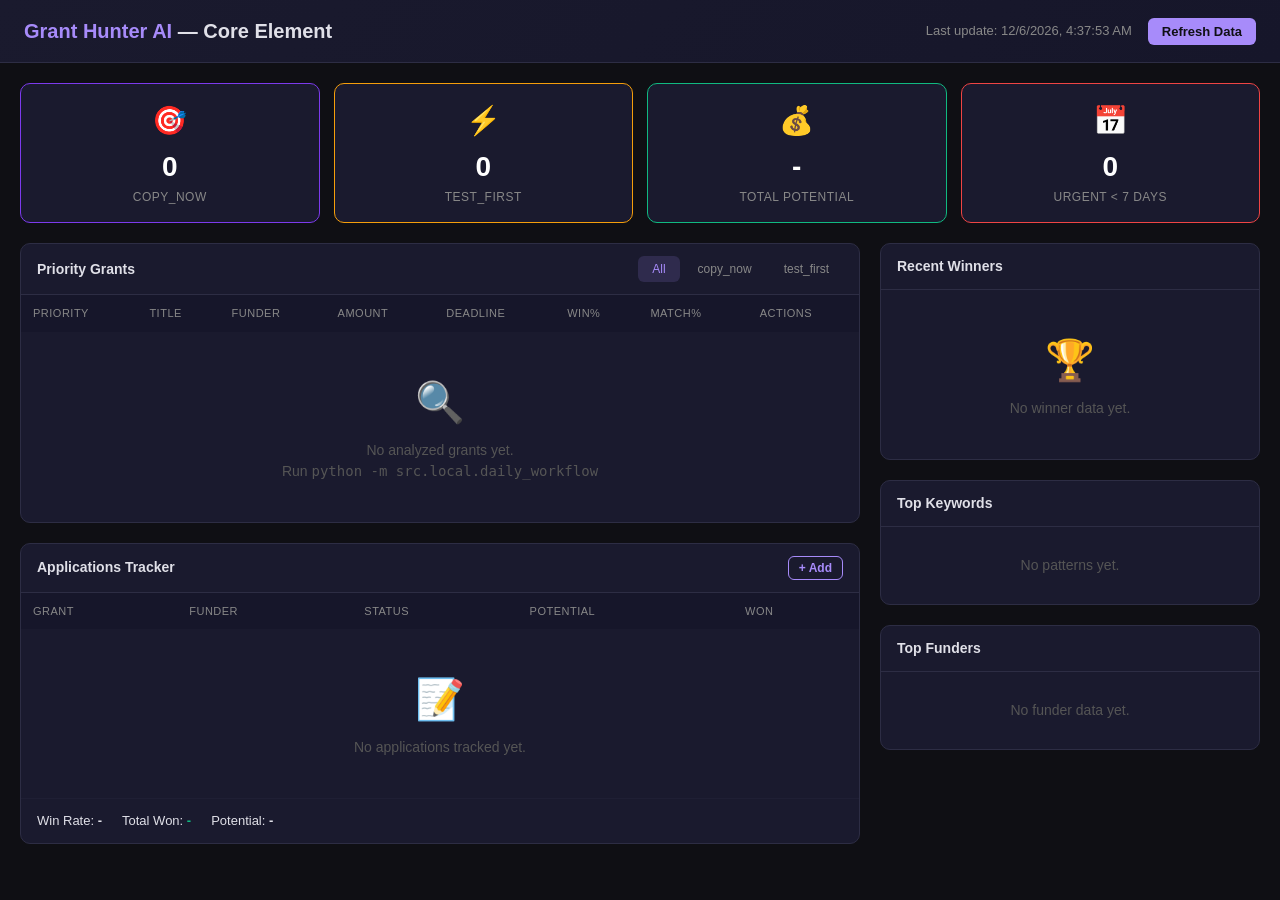
==== dashboard/index.html @ 832df3f4 "feat: complete project restructure per final spec - Add src/local/llm_cascade.py — centralised LLM c" ====
<!DOCTYPE html>
<html lang="en">
<head>
<meta charset="UTF-8">
<meta name="viewport" content="width=device-width, initial-scale=1.0">
<title>Grant Hunter AI - Core Element</title>
<style>
/* ===== RESET & BASE ===== */
*, *::before, *::after { box-sizing: border-box; margin: 0; padding: 0; }
body {
  font-family: -apple-system, BlinkMacSystemFont, 'Segoe UI', Roboto, sans-serif;
  background: #0f0f14;
  color: #e0e0e8;
  line-height: 1.5;
  min-height: 100vh;
}
a { color: #a78bfa; text-decoration: none; }
a:hover { color: #c4b5fd; text-decoration: underline; }

/* ===== HEADER ===== */
.header {
  background: linear-gradient(135deg, #1a1a2e 0%, #16162a 100%);
  border-bottom: 1px solid #2d2d44;
  padding: 16px 24px;
  display: flex;
  justify-content: space-between;
  align-items: center;
}
.header h1 { font-size: 20px; font-weight: 600; }
.header h1 span { color: #a78bfa; }
.header-meta { font-size: 13px; color: #888; display: flex; gap: 16px; align-items: center; }
.btn {
  background: #a78bfa;
  color: #0f0f14;
  border: none;
  padding: 6px 14px;
  border-radius: 6px;
  font-size: 13px;
  font-weight: 600;
  cursor: pointer;
  transition: background .15s;
}
.btn:hover { background: #c4b5fd; }
.btn-sm { padding: 4px 10px; font-size: 12px; }
.btn-outline {
  background: transparent;
  border: 1px solid #a78bfa;
  color: #a78bfa;
}
.btn-outline:hover { background: rgba(167,139,250,.15); }

/* ===== LAYOUT ===== */
.container { max-width: 1400px; margin: 0 auto; padding: 20px; }
.grid-2 { display: grid; grid-template-columns: 1fr 380px; gap: 20px; }
@media (max-width: 1100px) { .grid-2 { grid-template-columns: 1fr; } }

/* ===== SUMMARY CARDS ===== */
.cards { display: grid; grid-template-columns: repeat(4, 1fr); gap: 14px; margin-bottom: 20px; }
@media (max-width: 900px) { .cards { grid-template-columns: repeat(2, 1fr); } }
.card {
  background: #1a1a2e;
  border: 1px solid #2d2d44;
  border-radius: 10px;
  padding: 16px;
  text-align: center;
}
.card .icon { font-size: 28px; margin-bottom: 4px; }
.card .value { font-size: 28px; font-weight: 700; color: #fff; }
.card .label { font-size: 12px; color: #888; text-transform: uppercase; letter-spacing: .5px; }
.card.purple { border-color: #7c3aed; }
.card.amber { border-color: #f59e0b; }
.card.green { border-color: #10b981; }
.card.red { border-color: #ef4444; }

/* ===== PANELS ===== */
.panel {
  background: #1a1a2e;
  border: 1px solid #2d2d44;
  border-radius: 10px;
  margin-bottom: 20px;
  overflow: hidden;
}
.panel-header {
  padding: 12px 16px;
  border-bottom: 1px solid #2d2d44;
  font-weight: 600;
  font-size: 14px;
  display: flex;
  justify-content: space-between;
  align-items: center;
}
.panel-body { padding: 0; }

/* ===== TABLE ===== */
table { width: 100%; border-collapse: collapse; font-size: 13px; }
th {
  text-align: left;
  padding: 10px 12px;
  background: #16162a;
  color: #888;
  font-weight: 500;
  font-size: 11px;
  text-transform: uppercase;
  letter-spacing: .5px;
  position: sticky;
  top: 0;
}
td { padding: 10px 12px; border-top: 1px solid #1f1f34; }
tr:hover td { background: rgba(167,139,250,.04); }
.priority-badge {
  display: inline-block;
  padding: 2px 8px;
  border-radius: 4px;
  font-size: 11px;
  font-weight: 600;
}
.priority-copy_now { background: rgba(167,139,250,.2); color: #c4b5fd; }
.priority-test_first { background: rgba(245,158,11,.2); color: #fbbf24; }
.priority-skip { background: rgba(107,114,128,.2); color: #9ca3af; }
.deadline-urgent { color: #ef4444; font-weight: 600; }
.deadline-soon { color: #f59e0b; }
.deadline-ok { color: #10b981; }
.actions { display: flex; gap: 6px; }

/* ===== SIDEBAR ===== */
.sidebar-card {
  padding: 12px 16px;
  border-bottom: 1px solid #1f1f34;
}
.sidebar-card:last-child { border-bottom: none; }
.winner-title { font-size: 13px; font-weight: 500; color: #e0e0e8; }
.winner-meta { font-size: 11px; color: #888; margin-top: 2px; }
.winner-amount { color: #10b981; font-weight: 600; }

/* ===== PROGRESS BAR ===== */
.progress-row { display: flex; align-items: center; gap: 10px; padding: 6px 16px; font-size: 13px; }
.progress-label { width: 140px; white-space: nowrap; overflow: hidden; text-overflow: ellipsis; }
.progress-bar-bg {
  flex: 1;
  height: 8px;
  background: #2d2d44;
  border-radius: 4px;
  overflow: hidden;
}
.progress-bar-fill {
  height: 100%;
  background: linear-gradient(90deg, #7c3aed, #a78bfa);
  border-radius: 4px;
  transition: width .3s;
}
.progress-value { width: 40px; text-align: right; font-size: 12px; color: #888; }

/* ===== TRACKER TABLE ===== */
.status-badge {
  display: inline-block;
  padding: 2px 8px;
  border-radius: 4px;
  font-size: 11px;
  font-weight: 600;
}
.status-Draft { background: rgba(107,114,128,.2); color: #9ca3af; }
.status-Submitted { background: rgba(59,130,246,.2); color: #60a5fa; }
.status-Won { background: rgba(16,185,129,.2); color: #34d399; }
.status-Lost { background: rgba(239,68,68,.2); color: #f87171; }

/* ===== TABS ===== */
.tabs { display: flex; gap: 4px; }
.tab {
  padding: 6px 14px;
  font-size: 12px;
  border-radius: 6px;
  cursor: pointer;
  color: #888;
  background: transparent;
  border: none;
  font-family: inherit;
  transition: all .15s;
}
.tab.active { background: rgba(167,139,250,.15); color: #a78bfa; }
.tab:hover { color: #c4b5fd; }

/* ===== EMPTY STATE ===== */
.empty {
  padding: 40px 20px;
  text-align: center;
  color: #555;
  font-size: 14px;
}
.empty .icon { font-size: 40px; margin-bottom: 8px; }

/* ===== MODAL ===== */
.modal-bg {
  display: none;
  position: fixed;
  inset: 0;
  background: rgba(0,0,0,.6);
  z-index: 100;
  justify-content: center;
  align-items: center;
}
.modal-bg.show { display: flex; }
.modal {
  background: #1a1a2e;
  border: 1px solid #2d2d44;
  border-radius: 12px;
  width: 600px;
  max-width: 90vw;
  max-height: 80vh;
  overflow-y: auto;
  padding: 24px;
}
.modal h2 { font-size: 18px; margin-bottom: 12px; }
.modal pre {
  background: #0f0f14;
  padding: 12px;
  border-radius: 6px;
  font-size: 12px;
  overflow-x: auto;
  white-space: pre-wrap;
}
.modal-close {
  float: right;
  background: none;
  border: none;
  color: #888;
  font-size: 20px;
  cursor: pointer;
}
</style>
</head>
<body>

<!-- HEADER -->
<div class="header">
  <h1><span>Grant Hunter AI</span> &mdash; Core Element</h1>
  <div class="header-meta">
    <span id="lastUpdate">Last update: loading...</span>
    <button class="btn" onclick="loadAllData()">Refresh Data</button>
  </div>
</div>

<div class="container">

  <!-- SUMMARY CARDS -->
  <div class="cards">
    <div class="card purple">
      <div class="icon">&#127919;</div>
      <div class="value" id="copyNowCount">-</div>
      <div class="label">copy_now</div>
    </div>
    <div class="card amber">
      <div class="icon">&#9889;</div>
      <div class="value" id="testFirstCount">-</div>
      <div class="label">test_first</div>
    </div>
    <div class="card green">
      <div class="icon">&#128176;</div>
      <div class="value" id="totalPotential">-</div>
      <div class="label">Total Potential</div>
    </div>
    <div class="card red">
      <div class="icon">&#128197;</div>
      <div class="value" id="urgentCount">-</div>
      <div class="label">Urgent &lt; 7 days</div>
    </div>
  </div>

  <div class="grid-2">
    <div>
      <!-- PRIORITY GRANTS TABLE -->
      <div class="panel">
        <div class="panel-header">
          <span>Priority Grants</span>
          <div class="tabs">
            <button class="tab active" onclick="filterTable('all',this)">All</button>
            <button class="tab" onclick="filterTable('copy_now',this)">copy_now</button>
            <button class="tab" onclick="filterTable('test_first',this)">test_first</button>
          </div>
        </div>
        <div class="panel-body" style="overflow-x:auto; max-height:500px; overflow-y:auto;">
          <table id="grantsTable">
            <thead>
              <tr>
                <th>Priority</th>
                <th>Title</th>
                <th>Funder</th>
                <th>Amount</th>
                <th>Deadline</th>
                <th>Win%</th>
                <th>Match%</th>
                <th>Actions</th>
              </tr>
            </thead>
            <tbody id="grantsBody"></tbody>
          </table>
          <div class="empty" id="grantsEmpty" style="display:none;">
            <div class="icon">&#128269;</div>
            <div>No analyzed grants yet.<br>Run <code>python -m src.local.daily_workflow</code></div>
          </div>
        </div>
      </div>

      <!-- APPLICATION TRACKER -->
      <div class="panel">
        <div class="panel-header">
          <span>Applications Tracker</span>
          <button class="btn btn-sm btn-outline" onclick="addApplication()">+ Add</button>
        </div>
        <div class="panel-body" style="overflow-x:auto;">
          <table id="appsTable">
            <thead>
              <tr>
                <th>Grant</th>
                <th>Funder</th>
                <th>Status</th>
                <th>Potential</th>
                <th>Won</th>
              </tr>
            </thead>
            <tbody id="appsBody"></tbody>
          </table>
          <div class="empty" id="appsEmpty" style="display:none;">
            <div class="icon">&#128221;</div>
            <div>No applications tracked yet.</div>
          </div>
        </div>
        <div style="padding:12px 16px; border-top:1px solid #1f1f34; display:flex; gap:20px; font-size:13px;">
          <span>Win Rate: <strong id="winRate">-</strong></span>
          <span>Total Won: <strong id="totalWon" style="color:#10b981;">-</strong></span>
          <span>Potential: <strong id="appPotential">-</strong></span>
        </div>
      </div>
    </div>

    <!-- RIGHT SIDEBAR -->
    <div>
      <!-- WINNERS PANEL -->
      <div class="panel">
        <div class="panel-header"><span>Recent Winners</span></div>
        <div class="panel-body" id="winnersPanel" style="max-height:300px; overflow-y:auto;"></div>
      </div>

      <!-- PATTERNS PANEL -->
      <div class="panel">
        <div class="panel-header"><span>Top Keywords</span></div>
        <div class="panel-body" id="keywordsPanel" style="max-height:260px; overflow-y:auto; padding:8px 0;"></div>
      </div>

      <div class="panel">
        <div class="panel-header"><span>Top Funders</span></div>
        <div class="panel-body" id="fundersPanel" style="max-height:200px; overflow-y:auto; padding:8px 0;"></div>
      </div>
    </div>
  </div>
</div>

<!-- DETAIL MODAL -->
<div class="modal-bg" id="detailModal">
  <div class="modal">
    <button class="modal-close" onclick="closeModal()">&times;</button>
    <h2 id="modalTitle"></h2>
    <div id="modalContent"></div>
  </div>
</div>

<script>
/* ===== STATE ===== */
let analyzedGrants = [];
let winnersData = [];
let patternsData = {};
let applications = JSON.parse(localStorage.getItem('grantApps') || '[]');
let currentFilter = 'all';

/* ===== DATA LOADING ===== */

async function loadJSON(path) {
  try {
    const resp = await fetch(path);
    if (!resp.ok) return null;
    return await resp.json();
  } catch { return null; }
}

async function loadAllData() {
  // Try multiple paths (for both file:// and localhost serving)
  const basePaths = ['../data/', './data/', 'data/'];
  let dataLoaded = false;

  for (const base of basePaths) {
    const analyzed = await loadJSON(base + 'analyzed.json');
    if (analyzed) {
      analyzedGrants = Array.isArray(analyzed) ? analyzed : (analyzed.grants || []);
      dataLoaded = true;

      // Load patterns
      const patterns = await loadJSON(base + 'patterns.json');
      if (patterns) patternsData = patterns;

      // Load winners from multiple sources
      winnersData = [];
      const winnerFiles = [
        'winners_grants_gov.json', 'winners_sbir.json', 'winners_sbir_p2.json',
        'winners_nsf.json', 'winners_doe.json', 'winners_nih.json',
        'winners_usaspending.json', 'winners_sam.json'
      ];
      for (const wf of winnerFiles) {
        const w = await loadJSON(base + wf);
        if (w) {
          const items = Array.isArray(w) ? w : (w.awards || w.winners || []);
          winnersData.push(...items);
        }
      }
      break;
    }
  }

  if (!dataLoaded) {
    // Try loading from demo/sample data in localStorage
    analyzedGrants = [];
  }

  renderAll();
}

/* ===== RENDERING ===== */

function renderAll() {
  renderCards();
  renderGrantsTable();
  renderWinners();
  renderPatterns();
  renderApps();
  document.getElementById('lastUpdate').textContent =
    'Last update: ' + new Date().toLocaleString();
}

function formatCurrency(val) {
  if (!val || val === 0) return '-';
  if (val >= 1e6) return '$' + (val / 1e6).toFixed(1) + 'M';
  if (val >= 1e3) return '$' + (val / 1e3).toFixed(0) + 'K';
  return '$' + val.toLocaleString();
}

function daysUntil(dateStr) {
  if (!dateStr) return 999;
  const d = new Date(dateStr);
  if (isNaN(d)) return 999;
  return Math.ceil((d - new Date()) / 86400000);
}

function deadlineClass(days) {
  if (days < 7) return 'deadline-urgent';
  if (days < 30) return 'deadline-soon';
  return 'deadline-ok';
}

/* ===== CARDS ===== */
function renderCards() {
  const copyNow = analyzedGrants.filter(g => g.analysis?.priority === 'copy_now');
  const testFirst = analyzedGrants.filter(g => g.analysis?.priority === 'test_first');
  const priority = [...copyNow, ...testFirst];
  const totalPotential = priority.reduce((s, g) => s + (g.amount_max || 0), 0);
  const urgent = analyzedGrants.filter(g => {
    const d = daysUntil(g.deadline);
    return d >= 0 && d < 7 && g.analysis?.priority !== 'skip';
  });

  document.getElementById('copyNowCount').textContent = copyNow.length;
  document.getElementById('testFirstCount').textContent = testFirst.length;
  document.getElementById('totalPotential').textContent = formatCurrency(totalPotential);
  document.getElementById('urgentCount').textContent = urgent.length;
}

/* ===== GRANTS TABLE ===== */
function renderGrantsTable() {
  const tbody = document.getElementById('grantsBody');
  const empty = document.getElementById('grantsEmpty');

  let grants = analyzedGrants.filter(g => g.analysis?.priority !== 'skip');
  if (currentFilter !== 'all') {
    grants = grants.filter(g => g.analysis?.priority === currentFilter);
  }
  grants.sort((a, b) => (b.analysis?.win_probability || 0) - (a.analysis?.win_probability || 0));

  if (grants.length === 0) {
    tbody.innerHTML = '';
    empty.style.display = 'block';
    return;
  }
  empty.style.display = 'none';

  tbody.innerHTML = grants.map(g => {
    const a = g.analysis || {};
    const days = daysUntil(g.deadline);
    const dClass = deadlineClass(days);
    const dText = days < 0 ? 'Expired' : (days === 0 ? 'Today' : days + 'd');
    return `<tr data-priority="${a.priority}">
      <td><span class="priority-badge priority-${a.priority}">${a.priority === 'copy_now' ? '&#127919; copy_now' : '&#9889; test_first'}</span></td>
      <td title="${esc(g.title || '')}">${esc((g.title || '').slice(0, 45))}</td>
      <td>${esc(g.funder || '')}</td>
      <td>${formatCurrency(g.amount_max)}</td>
      <td class="${dClass}">${g.deadline || 'TBD'} (${dText})</td>
      <td><strong>${a.win_probability || 0}%</strong></td>
      <td>${a.pattern_match_score || 0}%</td>
      <td class="actions">
        <button class="btn btn-sm btn-outline" onclick="showDetails('${esc(g.id || '')}')">Details</button>
        ${g.url ? `<a class="btn btn-sm" href="${esc(g.url)}" target="_blank">Apply</a>` : ''}
      </td>
    </tr>`;
  }).join('');
}

function filterTable(filter, btn) {
  currentFilter = filter;
  document.querySelectorAll('.tab').forEach(t => t.classList.remove('active'));
  btn.classList.add('active');
  renderGrantsTable();
}

/* ===== WINNERS ===== */
function renderWinners() {
  const panel = document.getElementById('winnersPanel');
  if (winnersData.length === 0) {
    panel.innerHTML = '<div class="empty"><div class="icon">&#127942;</div><div>No winner data yet.</div></div>';
    return;
  }

  const recent = winnersData.slice(0, 10);
  panel.innerHTML = recent.map(w => `<div class="sidebar-card">
    <div class="winner-title">${esc(w.title || w.award_title || 'Untitled')}</div>
    <div class="winner-meta">
      ${esc(w.winner || w.recipient || w.pi || '')} | ${esc(w.funder || '')}
      <span class="winner-amount">${formatCurrency(w.amount || w.award_amount || 0)}</span>
    </div>
    ${w.keywords ? `<div class="winner-meta">${esc(Array.isArray(w.keywords) ? w.keywords.join(', ') : w.keywords)}</div>` : ''}
  </div>`).join('');
}

/* ===== PATTERNS ===== */
function renderPatterns() {
  const kwPanel = document.getElementById('keywordsPanel');
  const fnPanel = document.getElementById('fundersPanel');

  const keywords = (patternsData.keyword_patterns || []).slice(0, 10);
  if (keywords.length) {
    const maxFreq = keywords[0]?.frequency || keywords[0]?.count || 1;
    kwPanel.innerHTML = keywords.map(kw => {
      const val = kw.frequency ? (kw.frequency * 100).toFixed(0) + '%' : kw.count;
      const pct = ((kw.frequency || kw.count / maxFreq) * 100).toFixed(0);
      return `<div class="progress-row">
        <div class="progress-label">${esc(kw.keyword)}</div>
        <div class="progress-bar-bg"><div class="progress-bar-fill" style="width:${pct}%"></div></div>
        <div class="progress-value">${val}</div>
      </div>`;
    }).join('');
  } else {
    kwPanel.innerHTML = '<div class="empty" style="padding:20px;">No patterns yet.</div>';
  }

  const funders = (patternsData.funder_patterns || []).slice(0, 5);
  if (funders.length) {
    const maxAwards = funders[0]?.total_awards || 1;
    fnPanel.innerHTML = funders.map(f => {
      const pct = ((f.total_awards / maxAwards) * 100).toFixed(0);
      return `<div class="progress-row">
        <div class="progress-label">${esc(f.funder)}</div>
        <div class="progress-bar-bg"><div class="progress-bar-fill" style="width:${pct}%"></div></div>
        <div class="progress-value">${f.total_awards}</div>
      </div>`;
    }).join('');
  } else {
    fnPanel.innerHTML = '<div class="empty" style="padding:20px;">No funder data yet.</div>';
  }
}

/* ===== APPLICATION TRACKER ===== */
function renderApps() {
  const tbody = document.getElementById('appsBody');
  const empty = document.getElementById('appsEmpty');

  if (applications.length === 0) {
    tbody.innerHTML = '';
    empty.style.display = 'block';
    document.getElementById('winRate').textContent = '-';
    document.getElementById('totalWon').textContent = '-';
    document.getElementById('appPotential').textContent = '-';
    return;
  }
  empty.style.display = 'none';

  tbody.innerHTML = applications.map((app, i) => `<tr>
    <td>${esc(app.title)}</td>
    <td>${esc(app.funder)}</td>
    <td>
      <select class="status-select" onchange="updateAppStatus(${i}, this.value)" style="background:#0f0f14;color:#e0e0e8;border:1px solid #2d2d44;padding:2px 6px;border-radius:4px;font-size:12px;">
        ${['Draft','Submitted','Won','Lost'].map(s => `<option value="${s}" ${app.status===s?'selected':''}>${s}</option>`).join('')}
      </select>
    </td>
    <td>${formatCurrency(app.potential)}</td>
    <td>${app.status === 'Won' ? formatCurrency(app.won || app.potential) : '-'}</td>
  </tr>`).join('');

  const submitted = applications.filter(a => ['Submitted','Won','Lost'].includes(a.status));
  const won = applications.filter(a => a.status === 'Won');
  const totalWon = won.reduce((s, a) => s + (a.won || a.potential || 0), 0);
  const totalPot = applications.reduce((s, a) => s + (a.potential || 0), 0);

  document.getElementById('winRate').textContent = submitted.length ? ((won.length / submitted.length * 100).toFixed(0) + '%') : '-';
  document.getElementById('totalWon').textContent = formatCurrency(totalWon);
  document.getElementById('appPotential').textContent = formatCurrency(totalPot);
}

function addApplication() {
  const title = prompt('Grant title:');
  if (!title) return;
  const funder = prompt('Funder:') || '';
  const potential = parseInt(prompt('Potential amount ($):') || '0', 10);
  applications.push({ title, funder, potential, status: 'Draft', won: 0 });
  localStorage.setItem('grantApps', JSON.stringify(applications));
  renderApps();
}

function updateAppStatus(idx, status) {
  applications[idx].status = status;
  if (status === 'Won') {
    const won = prompt('Won amount ($):', applications[idx].potential);
    if (won) applications[idx].won = parseInt(won, 10);
  }
  localStorage.setItem('grantApps', JSON.stringify(applications));
  renderApps();
}

/* ===== DETAIL MODAL ===== */
function showDetails(grantId) {
  const grant = analyzedGrants.find(g => g.id === grantId);
  if (!grant) return;

  const a = grant.analysis || {};
  const sf = a.success_factors || {};
  const risks = (a.risk_factors || []).map(r => '- ' + r).join('\n');
  const keywords = (sf.keywords || []).join(', ');
  const valueProps = (sf.value_props || []).join(', ');
  const partnerships = (sf.partnerships || []).join(', ');

  document.getElementById('modalTitle').textContent = grant.title || 'Grant Details';
  document.getElementById('modalContent').innerHTML = `
    <p><strong>Funder:</strong> ${esc(grant.funder || '')}</p>
    <p><strong>Amount:</strong> ${formatCurrency(grant.amount_min)} - ${formatCurrency(grant.amount_max)}</p>
    <p><strong>Deadline:</strong> ${grant.deadline || 'TBD'}</p>
    ${grant.url ? `<p><strong>URL:</strong> <a href="${esc(grant.url)}" target="_blank">${esc(grant.url)}</a></p>` : ''}
    <hr style="border-color:#2d2d44; margin:12px 0;">
    <p><strong>Priority:</strong> <span class="priority-badge priority-${a.priority}">${a.priority}</span></p>
    <p><strong>Win Probability:</strong> ${a.win_probability || 0}%</p>
    <p><strong>Pattern Match:</strong> ${a.pattern_match_score || 0}%</p>
    <p><strong>LLM Source:</strong> ${a.llm_source || '-'}</p>
    <hr style="border-color:#2d2d44; margin:12px 0;">
    <p><strong>Success Keywords:</strong> ${esc(keywords)}</p>
    <p><strong>Value Props:</strong> ${esc(valueProps)}</p>
    <p><strong>Partnerships:</strong> ${esc(partnerships)}</p>
    <p><strong>Risk Factors:</strong></p>
    <pre>${esc(risks || 'None')}</pre>
    <p><strong>Reasoning:</strong></p>
    <pre>${esc(a.reasoning || '-')}</pre>
    <hr style="border-color:#2d2d44; margin:12px 0;">
    <p style="font-size:12px;color:#888;">Generate draft: <code>python -m src.local.generate --grant-id ${esc(grant.id || '')}</code></p>
  `;
  document.getElementById('detailModal').classList.add('show');
}

function closeModal() {
  document.getElementById('detailModal').classList.remove('show');
}

document.getElementById('detailModal').addEventListener('click', e => {
  if (e.target.classList.contains('modal-bg')) closeModal();
});

/* ===== HELPERS ===== */
function esc(str) {
  const d = document.createElement('div');
  d.textContent = str;
  return d.innerHTML;
}

/* ===== INIT ===== */
loadAllData();
</script>
</body>
</html>
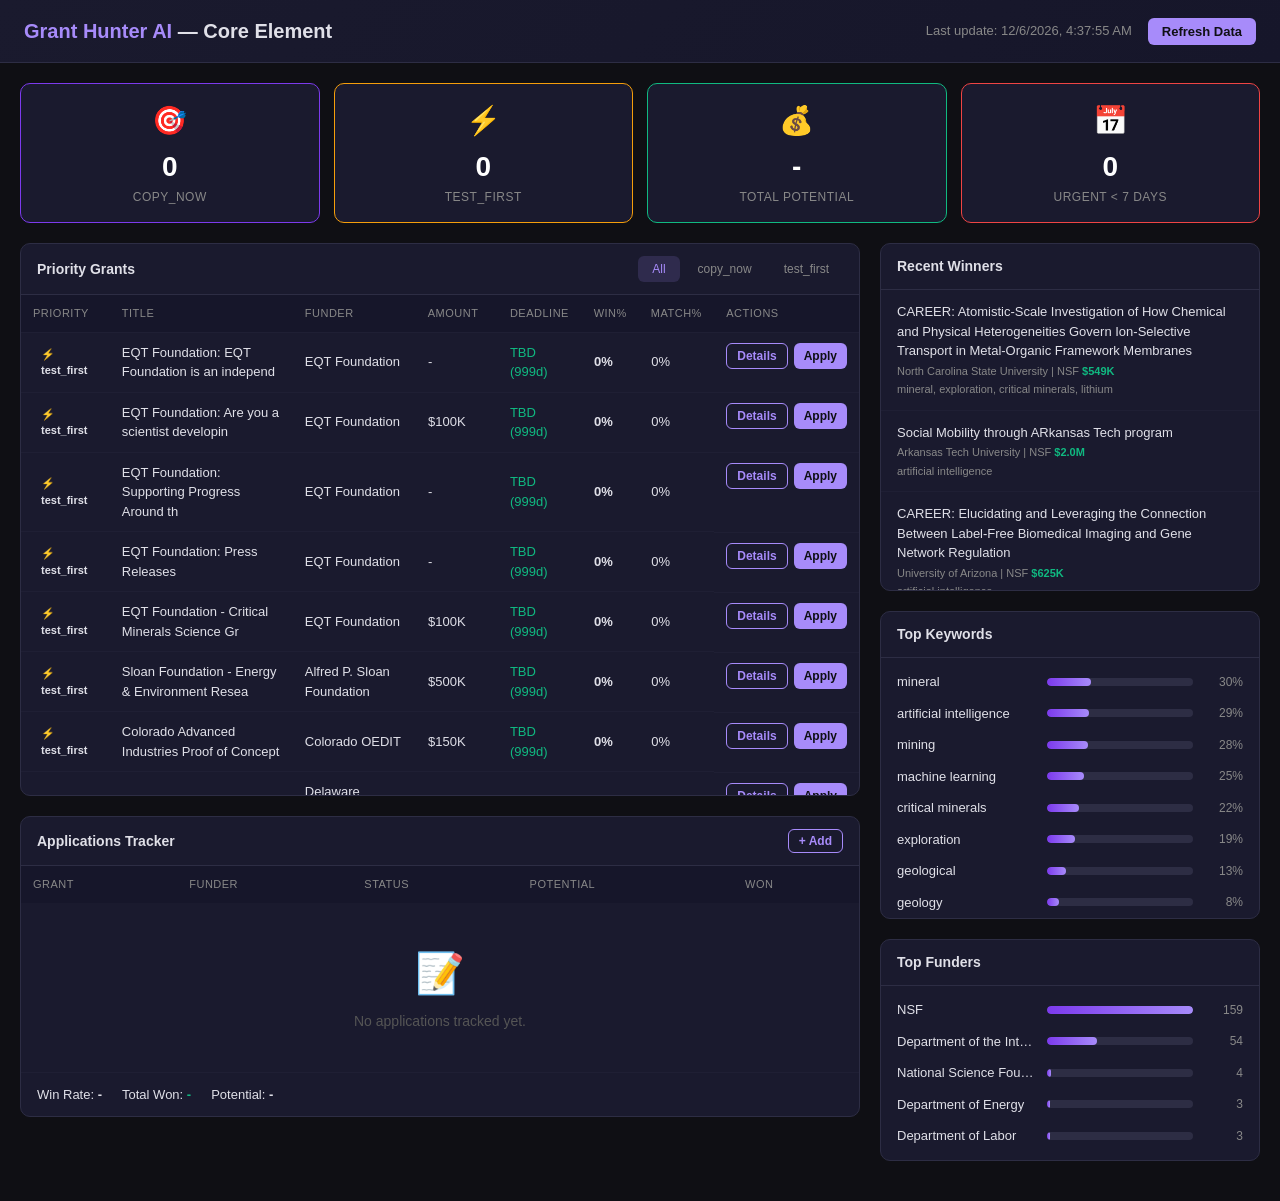
==== commit 0b237b5c: "fix: filter expired grants at 3 pipeline levels - src/main.py: skip expired grants during scraping (" ====
--- a/dashboard/index.html
+++ b/dashboard/index.html
@@ -476,7 +476,13 @@
   const tbody = document.getElementById('grantsBody');
   const empty = document.getElementById('grantsEmpty');
 
-  let grants = analyzedGrants.filter(g => g.analysis?.priority !== 'skip');
+  let grants = analyzedGrants.filter(g => {
+    if (g.analysis?.priority === 'skip') return false;
+    // Hide expired grants (deadline already passed)
+    const days = daysUntil(g.deadline);
+    if (days < 0) return false;
+    return true;
+  });
   if (currentFilter !== 'all') {
     grants = grants.filter(g => g.analysis?.priority === currentFilter);
   }
